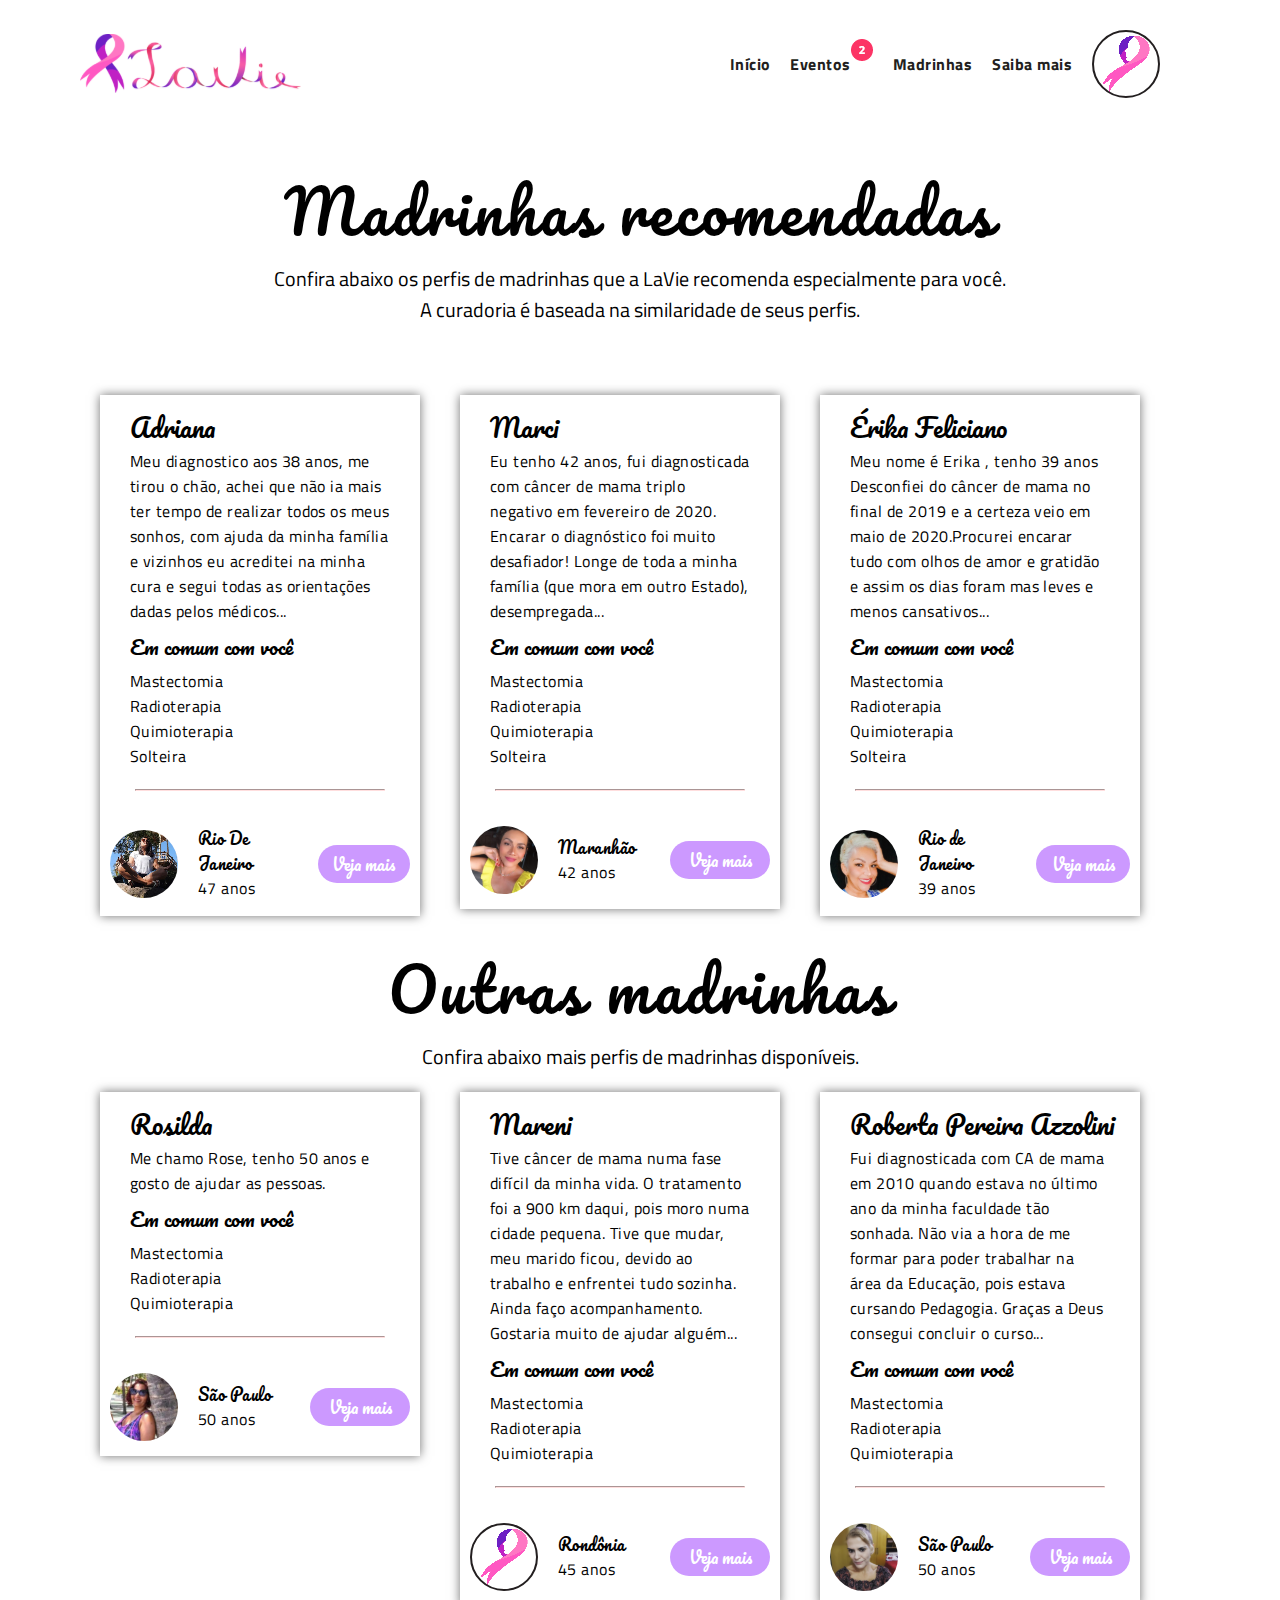
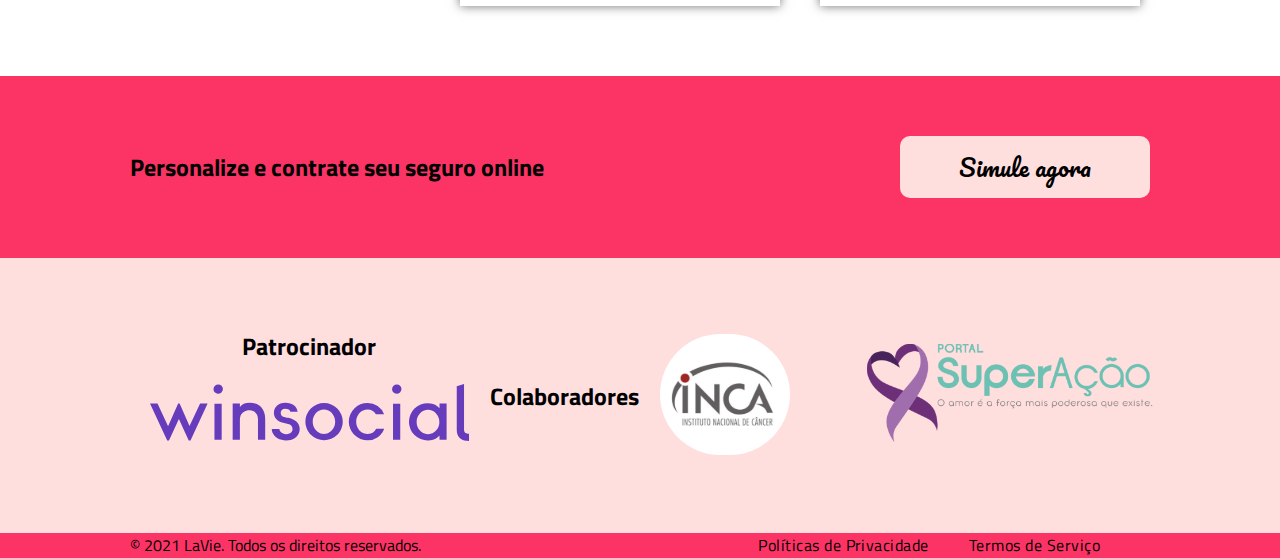
==== index.html @ 77e35fbf "Add files via upload" ====
<!DOCTYPE html>
<html lang="pt-br">
<head>
    <meta charset="UTF-8">
    <meta http-equiv="X-UA-Compatible" content="IE=edge">
    <meta name="viewport" content="width=device-width, initial-scale=1.0">
    <title>LaVie</title>
    <link rel="shortcut icon" href="img/laço_1.svg" type="image/x-icon">
    <link rel="stylesheet" href="style.css">
    <link rel="preconnect" href="https://fonts.gstatic.com">
    <link href="https://fonts.googleapis.com/css2?family=Pacifico&display=swap" rel="stylesheet">
    <link href="https://fonts.googleapis.com/css2?family=Titillium+Web:wght@700&display=swap" rel="stylesheet">
    <link href="https://fonts.googleapis.com/css2?family=Titillium+Web:wght@700&display=swap" rel="stylesheet">
    <link href="https://fonts.googleapis.com/css2?family=Titillium+Web:wght@300&display=swap" rel="stylesheet"> 
</head>
<body>
    <header id="header">
        <div>
            <a href="https://lavie0.github.io/LAVIE-WIN/"><img src="img/logo.svg" alt="Logo LiVie"></a>
        </div>
        <div id="lista-header">
            <ul>
                <a href="https://lavie0.github.io/LAVIE-WIN/"><li>Início</li></a>
                <a href="https://lavie0.github.io/LAVIE-WIN/#eventos"><li>Eventos <sub><img src="img/notificacao.png" alt="notificação"></sub> </li></a>
                <a href="https://lavie0.github.io/Lavie/#intro"><li>Madrinhas</li></a>
                <a href="https://lavie0.github.io/LAVIE-WIN/#saiba"><li>Saiba mais</li></a>
               <a href=""><li><img src="img/mareni.svg" alt="Usuário"></li></a>
            </ul>
        </div>
    </header>
    <section id="intro">
        <h1>Madrinhas recomendadas </h1>
        <p>Confira abaixo os perfis de madrinhas que a LaVie recomenda especialmente para você. <br>
            A curadoria é baseada na similaridade de seus perfis.</p>
    </section>
    <section class="cards">
        <div class="texto-card">
            <h2>Adriana</h2>
            <p>Meu diagnostico aos 38 anos, me tirou o chão, achei que não ia mais ter tempo
                de realizar todos os meus sonhos, com ajuda da minha família e vizinhos eu
                acreditei na minha cura e segui todas as orientações dadas pelos médicos... </p>
            <h3>Em comum com você</h3>
            <ul>
                <li>Mastectomia</li>
                <li>Radioterapia</li>
                <li>Quimioterapia</li>
                <li>Solteira</li>
                
            </ul>
            <hr>
            <div class="informacoes">
                <div class="info">
                    <img src="img/Adriana.svg" alt="Marinete">
                    <ul>
                        <li>Rio De Janeiro</li>
                        <li>47 anos</li>
                    </ul>
                </div>
                <a href="#">Veja mais</a>
            </div>
        </div>
        <div class="texto-card" >
            <h2>Marci</h2>
            <p>Eu tenho 42 anos, fui diagnosticada com câncer de mama triplo negativo em fevereiro de
                2020. Encarar o diagnóstico foi muito desafiador! Longe de toda a minha família
                (que mora em outro Estado), desempregada...</p>
            <h3>Em comum com você</h3>
            <ul>
                <li>Mastectomia</li>
                <li>Radioterapia</li>
                <li>Quimioterapia</li>
                <li>Solteira</li>
                
            </ul>
            <hr class="hrnosso">
            <div class="informacoes">
                <div class="info">
                    <img src="img/marci.svg" alt="Marinete">
                    <ul>
                        <li>Maranhão</li>
                        <li>42 anos</li>
                    </ul>
                </div>
                <a href="#">Veja mais</a>
            </div>
        </div>
        <div class="texto-card" >
            <h2>Érika Feliciano</h2>
            <p>Meu nome é Erika , tenho 39 anos Desconfiei do  câncer de mama no final de 2019
                e a certeza veio em maio de 2020.Procurei encarar tudo com olhos de amor e 
                gratidão e assim os dias foram mas leves e menos cansativos...
            </p>
            <h3>Em comum com você</h3>
            <ul>
                <li>Mastectomia</li>
                <li>Radioterapia</li>
                <li>Quimioterapia</li>
                <li>Solteira</li>
                
            </ul>
            <hr>
            <div class="informacoes">
                <div class="info">
                    <img src="img/erika.svg" alt="Marinete">
                    <ul>
                        <li>Rio de Janeiro</li>
                        <li>39 anos</li>
                    </ul>
                </div>
                <a href="#">Veja mais</a>
            </div>
        </div>  
    </section>
    <div class="outras">
        <h1>Outras madrinhas</h1>
        <p>Confira abaixo mais perfis de madrinhas disponíveis.</p>
    </div>
    <section class="cards">
        <div class="texto-card" >
            <h2>Rosilda</h2>
            <p>Me chamo Rose, tenho 50 anos e gosto de ajudar as pessoas. 
            </p>
            <h3>Em comum com você</h3>
            <ul>
                <li>Mastectomia</li>
                <li>Radioterapia</li>
                <li>Quimioterapia</li>
                
            </ul>
            <hr>
            <div class="informacoes">
                <div class="info">
                    <img src="img/rosilda.svg" alt="Marinete">
                    <ul>
                        <li>São Paulo</li>
                        <li>50 anos</li>
                    </ul>
                </div>
                <a href="#">Veja mais</a>
            </div>
        </div> 
       
        <div class="texto-card" >
            <h2>Mareni</h2>
            <p>Tive câncer de mama numa fase difícil da minha vida. O tratamento foi a 900 km daqui,
                pois moro numa cidade pequena. Tive que mudar, meu marido ficou, devido ao trabalho e
                enfrentei tudo sozinha. Ainda faço acompanhamento. Gostaria muito de ajudar alguém...
            </p>
            <h3>Em comum com você</h3>
            <ul>
                <li>Mastectomia</li>
                <li>Radioterapia</li>
                <li>Quimioterapia</li>
                
            </ul>
            <hr>
            <div class="informacoes">
                <div class="info">
                    <img src="img/mareni.svg" alt="Marinete">
                    <ul>
                        <li>Rondônia </li>
                        <li>45 anos</li>
                    </ul>
                </div>
                <a href="#">Veja mais</a>
            </div>
        </div>  
        
        <div class="texto-card" >
            <h2>Roberta Pereira Azzolini</h2>
            <p>Fui diagnosticada com CA de mama em 2010 quando estava no último ano da  minha
                faculdade tão sonhada. Não via a hora de me formar para poder trabalhar na área
                da Educação, pois estava cursando Pedagogia. Graças a Deus consegui concluir o curso... 
            </p>
            <h3>Em comum com você</h3>
            <ul>
                <li>Mastectomia</li>
                <li>Radioterapia</li>
                <li>Quimioterapia</li>
            </ul>
            <hr>
            <div class="informacoes">
                <div class="info">
                    <img src="img/roberta.svg" alt="Marinete">
                    <ul>
                        <li>São Paulo</li>
                        <li>50 anos</li>
                    </ul>
                </div>
                <a href="#">Veja mais</a>
            </div>
        </div>  
    </section>
        
    
   
    <div class="modal-overlay">
        <div class="modal">
            <div class="exit">
                <img src="img/Icon.svg" alt="Sair" onclick="sairModal()">
             </div>
            <div class="info modal-ul">
                <img src="img/Adriana.svg" alt="Marinete">
                <ul>
                    <li>Adriana</li>
                    <li>47 anos</li>
                </ul>
             </div>
             
             <div class="modal-info">
                 <p>Meu diagnostico aos 38 anos, me tirou o chão, achei que não ia mais ter tempo de realizar todos os meus sonhos, com ajuda da minha família e vizinhos eu acreditei na minha cura e segui todas as orientações dadas pelos médicos. Venci e fui curada, foi difícil mais eu superei e hoje posso te dizer que você também vai vencer e descobrir um mundo muito mais leve e dar continuidade em seus sonhos. </p>
                 <h3>Em comum com você</h3>
                 <ul>
                    <li>Mastectomia</li>
                    <li>Radioterapia</li>
                    <li>Quimioterapia</li>
                    <li>Solteira</li>
                    <li>Reconstrução mamária</li>
                 </ul>
             </div>
             <div class="btn">
                <a href="Marinete.html">Criar Laços </a>
                <img src="img/laço_1.svg" alt="Imagem laço">
             </div>
        </div>
    </div>
    <div class="modal-overlay">
        <div class="modal">
            <div class="exit">
                <img src="img/Icon.svg" alt="Sair" onclick="sairModal()">
             </div>
            <div class="info modal-ul">
                <img src="img/marci.svg" alt="Marinete">
                <ul>
                    <li>Marci</li>
                    <li>42 anos</li>
                </ul>
             </div>
             
             <div class="modal-info">
                 <p>Eu tenho 42 anos, fui diagnosticada com câncer de mama triplo negativo em fevereiro de 2020. Encarar o diagnóstico foi muito desafiador! Longe de toda a minha família (que mora em outro Estado), desempregada, com meu único filho em processo de depressão severa, abandonada pelo meu companheiro tão logo meus cabelos caíram...tinha tudo para dar errado, se não fosse por um detalhe, Deus já havia preparado a minha vitória! E aquilo que parecia ter vindo para o meu fim, foi um lindo recomeço!! Passei pela metamorfose!!! Virei uma linda borboleta azul, e no meu jardim, todo dia pousa uma borboleta com asas quebradas, e assim como Deus cuidou de mim, eu acolho e ensino umas a  cuidarem  das outras, numa forma constante de exercitarmos a gratidão!!!
                </p>
                 <h3>Em comum com você</h3>
                 <ul>
                    <li>Mastectomia</li>
                    <li>Radioterapia</li>
                    <li>Quimioterapia</li>
                    <li>Solteira</li>
                    <li>Reconstrução mamária</li>
                    
                 </ul>
             </div>
             <div class="btn">
                <a href="sofia.html">Criar Laços </a>
                <img src="img/laço_1.svg" alt="Imagem laço">
             </div>
        </div>
    </div>
    
    <div class="modal-overlay">
        <div class="modal">
            <div class="exit">
                <img src="img/Icon.svg" alt="Sair" onclick="sairModal()">
             </div>
            <div class="info modal-ul">
                <img src="img/erika.svg" alt="Marinete">
                <ul>
                    <li>Érika Feliciano</li>
                    <li>39 anos</li>
                </ul>
             </div>
             
             <div class="modal-info">
                 <p>Meu nome é Erika , tenho 39 anos Desconfiei do câncer de mama no final de 2019 e a certeza veio em maio de 2020. Procurei encarar tudo com olhos de amor e gratidão e assim os dias foram mas leves e menos cansativos . Usei toda minha fé em Deus e segui adiante ,certa que seria vencedora . Hoje faço hormonioterapia e ainda sinto alguns efeitos do tratamento mas nada que eu não consiga transformar em gratidão por estar viva . O câncer não foi meu amigo , mas foi um grande professor.
                </p>
                 <h3>Em comum com você</h3>
                 <ul>
                    <li>Mastectomia</li>
                    <li>Radioterapia</li>
                    <li>Quimioterapia</li>
                    <li>Solteira</li>
                    
                 </ul>
             </div>
             <div class="btn">
                <a href="erika.html">Criar Laços </a>
                <img src="img/laço_1.svg" alt="Imagem laço">
             </div>
        </div>
    </div>
    <div class="modal-overlay">
        <div class="modal">
            <div class="exit">
                <img src="img/Icon.svg" alt="Sair" onclick="sairModal()">
             </div>
            <div class="info modal-ul">
                <img src="img/rosilda.svg" alt="Marinete">
                <ul>
                    <li>Rosilda</li>
                    <li>50 anos</li>
                </ul>
             </div>
             
             <div class="modal-info">
                 <p>Me chamo Rose, tenho 50 anos e gosto de ajudar as pessoas. 
                </p>
                 <h3>Em comum com você</h3>
                 <ul>
                    <li>Mastectomia</li>
                    <li>Radioterapia</li>
                    <li>Quimioterapia</li>
                    
                 </ul>
             </div>
             <div class="btn">
                <a href="rosilda.html">Criar Laços </a>
                <img src="img/laço_1.svg" alt="Imagem laço">
             </div>
        </div>
    </div>
    <div class="modal-overlay">
        <div class="modal">
            <div class="exit">
                <img src="img/Icon.svg" alt="Sair" onclick="sairModal()">
             </div>
            <div class="info modal-ul">
                <img src="img/nomenovo.svg" alt="Marinete">
                <ul>
                    <li>Mareni</li>
                    <li>45 anos</li>
                </ul>
             </div>
             
             <div class="modal-info">
                 <p>Tive câncer de mama numa fase difícil da minha vida. O tratamento foi a 900 km daqui, pois moro numa cidade pequena. Tive que mudar, meu marido ficou, devido ao trabalho e enfrentei tudo sozinha. Ainda faço acompanhamento. Gostaria muito de ajudar alguém, se possível for.
                </p>
                 <h3>Em comum com você</h3>
                 <ul>
                    <li>Mastectomia</li>
                    <li>Radioterapia</li>
                    <li>Quimioterapia</li>
                    
                 </ul>
             </div>
             <div class="btn">
                <a href="mareni.html">Criar Laços </a>
                <img src="img/laço_1.svg" alt="Imagem laço">
             </div>
        </div>
    </div>
    
    <div class="modal-overlay">
        <div class="modal">
            <div class="exit">
                <img src="img/Icon.svg" alt="Sair" onclick="sairModal()">
             </div>
            <div class="info modal-ul">
                <img src="img/roberta.svg" alt="Marinete">
                <ul>
                    <li>Roberta Pereira Azzolini</li>
                    <li>50 anos</li>
                </ul>
             </div>
             
             <div class="modal-info">
                 <p>Fui diagnosticada com CA de mama em 2010 quando estava no último ano da minha faculdade tão sonhada. Não via a hora de me formar para poder trabalhar na área da Educação, pois estava cursando Pedagogia. Graças a Deus consegui concluir o curso, foi uma batalha em meio a cirurgia, quimioterapia. Eu passava muito mal com os efeitos da quimioterapia. Porém, venci. Enfim, a história é longa, mais eu venci graças a Deus! 🙏 
                </p>
                 <h3>Em comum com você</h3>
                 <ul>
                    <li>Mastectomia</li>
                    <li>Radioterapia</li>
                    <li>Quimioterapia</li>
                 </ul>
             </div>
             <div class="btn">
                <a href="roberta.html">Criar Laços </a>
                <img src="img/laço_1.svg" alt="Imagem laço">
             </div>
        </div>
    </div>
   
    <section id="cordefundo">
        <div id="contrate">
            <p>Personalize e contrate seu seguro online</p>
            <a href="http://bit.ly/vem-simular-agora">Simule agora</a> 
        </div>
    </section>
    <section id="container-footer">
        <div id="textos-footer">
            <p>Patrocinador</p>
            <a href="https://winsocial.com.br/para-voce/"><img src="img/winsocial.svg" alt="Winsocial" id="patrocinador"></a>
        </div>
        <div id="colaboradores">
            <p>Colaboradores</p>
        </div>
        <div id="img-footer">
            <a href="https://www.inca.gov.br/"><img src="img/image3.svg" alt="Inca"></a>
            <a href="https://www.portalsuperacao.org.br/"><img src="img/image4.svg" alt="Portal Super ação"></a>
        </div>
    </section> 
    <footer>
        <div id="footer">
            <p>© 2021 LaVie.  Todos os direitos reservados.</p>
        <ul>
            <li>Políticas de Privacidade</li>
            <li>Termos de Serviço</li>
        </ul>
        </div>
    </footer>
    <script src="script.js"></script>
</body>

</html>
---- style.css ----
html,
body,
p,
ol,
ul,
li,
dl,
dt,
dd,
blockquote,
figure,
fieldset,
legend,
textarea,
pre,
iframe,
hr,
h1,
h2,
h3,
h4,
h5,
h6 {
  margin: 0;
  padding: 0;
}
a {
  text-decoration: none;
}
body {
  font-size: 10px;
}

h1,
h2,
h3,
h4,
h5,
h6 {
  font-size: 100%;
  font-weight: normal;
}

ul {
  list-style: none;
}

button,
input,
select {
  margin: 0;
}

html {
  box-sizing: border-box;
}

*,
*::before,
*::after {
  box-sizing: inherit;
}

img,
video {
  height: auto;
  max-width: 100%;
}

iframe {
  border: 0;
}

table {
  border-collapse: collapse;
  border-spacing: 0;
}

td,
th {
  padding: 0;
}
/** HEADER ======================= **/

#header {
  max-width: 1120px;
  margin: 0 auto;
  display: flex;
  justify-content: space-between;
  align-items: center;
  margin-top: 20px;
}
#lista-header ul {
  display: flex;
  align-items: center;
}
#lista-header ul li {
  color: #231f20;
  display: flex;
  align-items: center;
  padding: 10px;
  font-family: titillium Web;
  font-size: 1em;
  font-weight: bold;
}
#lista-header a:nth-child(1):hover::after {
  content: "";
  display: block;
  margin-left: 15px;
  width: 80%;
  height: 3px;
  background: #cc99ff;
}
#lista-header a:nth-child(2):hover::after {
  content: "";
  display: block;
  margin-left: 12px;
  width: 80%;
  height: 3px;
  background: #cc99ff;
}
sub {
  margin-bottom: 20px;
}
#lista-header a:nth-child(3):hover::after {
  content: "";
  display: block;
  margin-left: 12px;
  width: 80%;
  height: 3px;
  background: #cc99ff;
}
#lista-header a:nth-child(4):hover::after {
  content: "";
  display: block;
  margin-left: 12px;
  width: 80%;
  height: 3px;
  background: #cc99ff;
}
/** intro =================== **/
#intro {
  margin: 50px 0;
  text-align: center;
}
#intro h1 {
  font-size: 6em;
  font-family: Pacifico;
  letter-spacing: 3px;
}
#intro p {
  font-family: titillium Web;
  font-size: 2em;
  font-weight: 400;
}
/** Card ================= **/
.cards {
  max-width: 1120px;
  display: flex;
  flex-wrap: wrap;
  margin: 0 auto;
  align-items: flex-start;
}
.outras h1 {
  font-size: 6em;
  font-family: Pacifico;
  letter-spacing: 3px;
  text-align: center;
}
.outras p {
  font-family: titillium Web;
  font-size: 2em;
  font-weight: 400;
  text-align: center;
}
@media (max-width: 920px) {
  .cards {
    flex-wrap: wrap;
  }
}
.texto-card hr {
  margin: 20px auto;
  border-color: #ffdede;
}
.texto-card {
  width: 320px;
  margin: 20px 20px;
  box-shadow: 0 0 1em #707070;
}
@media (max-width: 920px) {
  .texto-card {
    margin: 20px;
  }
}
.texto-card p,
ul {
  font-size: 1.6em;
  font-family: titillium Web;
  line-height: 25px;
  margin: 0 30px;
  letter-spacing: 0.03em;
}
.texto-card h2 {
  margin-top: 10px;
  font-size: 2.5em;
  font-family: Pacifico;
  margin-left: 30px;
}
.texto-card h3 {
  font-size: 2em;
  margin: 5px 0;
  font-family: Pacifico;
  margin-left: 30px;
}
.texto-card hr {
  width: 250px;
}
.info {
  display: flex;
  align-items: center;
  margin: 15px 0 15px 10px;
}
.info ul {
  margin-left: 20px;
}
.informacoes a {
  font-family: Pacifico;
  font-size: 1.6em;
  max-width: 150px;
  background: #cc99ff;
  color: #fff;
  border-radius: 25px;
  padding: 5px 7px;
  margin-right: 10px;
  width: 100px;
  text-align: center;
}
.informacoes li:first-child {
  font-family: Pacifico;
  max-width: 200px;
  font-size: 1em;
}
.informacoes a:hover {
  background: #6d0dcc;
}
.informacoes {
  display: flex;
  justify-content: space-between;
  align-items: center;
}

/* MODAL =================== */
.modal-overlay,
.modal-overlay1,
.modal-overlay2 {
  width: 100%;
  height: 100%;
  background-color: rgba(178, 98, 178, 50%);
  position: fixed;
  top: 0;
  display: flex;
  align-items: center;
  justify-content: center;
  opacity: 0;
  visibility: hidden;
  font-family: titillium Web;
}
.modal-overlay.ativo,
.modal-overlay1.ativo,
.modal-overlay2.ativo {
  visibility: visible;
  opacity: 1;
}
.modal {
  background: #fff;
  padding: 2.4rem;
}
.modal-info h2 {
  font-size: 1.5rem;
  font-family: Pacifico;
}
.modal-info h3 {
  font-size: 1.3rem;
  font-family: Pacifico;
}
.modal-ul {
  display: flex;
  align-items: center;
  margin-bottom: 10px;
}
.modal-ul li:nth-child(1) {
  font-family: pacifico;
  font-size: 1.5em;
}
.modal-info li {
  margin-left: -30px;
}
.modal-info p {
  max-width: 450px;
  font-size: 1rem;
}
.btn {
  margin-top: 20px;
  text-align: center;
}
.btn {
  margin: 0 auto;
  font-family: Pacifico;
  font-size: 2em;
  max-width: 180px;
  background: #cc99ff;
  border-radius: 25px;
  padding: 10px 10px;
  display: flex;
}
.btn img {
  margin-left: 7px;
}
.btn a {
  margin-left: 9px;
  color: #fff;
}
.btn:hover {
  background: #6d0dcc;
}
.exit {
  text-align: right;
}
.exit img {
  cursor: pointer;
}
@media (max-width: 920px) {
  #intro h1 {
    font-family: "Pacifico", cursive;
  }
  .texto-card h2,
  .texto-card h3 {
    font-family: "Pacifico", cursive;
  }
}
#imagens p {
  font-size: 1.8em;
}
#cordefundo {
  background-color: #fc3465;
  padding: 20px;
  margin-top: 50px;
}
#contrate {
  max-width: 1020px;
  display: flex;
  margin: 40px auto 40px auto;
  justify-content: space-between;
  align-items: center;
}
#contrate p {
  font-family: Titillium Web;
  font-size: 1.5rem;
  font-weight: bold;
}
#contrate a {
  width: 250px;
  background-color: #ffdede;
  font-family: Pacifico;
  font-size: 1.5rem;
  padding: 10px;
  border-radius: 10px;
  text-align: center;
  color: black;
}
#container-footer {
  display: flex;
  justify-content: space-between;
  align-items: center;
  background-color: #ffdede;
  padding: 50px;
}

#textos-footer {
  display: flex;
  flex-direction: column;
  justify-content: center;
  margin-bottom: 40px;
  margin-left: 100px;
}
#textos-footer img {
  max-width: 400px;
}
#colaboradores {
  margin-top: -150px;
}
#colaboradores p {
  font-family: Titillium Web;
  font-weight: bold;
  font-size: 1.5rem;
  margin-top: 150px;
}

#textos-footer p {
  font-family: Titillium Web;
  font-weight: bold;
  font-size: 1.5rem;
  text-align: center;
  margin: 20px 0;
}
#img-footer {
  display: flex;
}

#img-footer img:last-child {
  margin-right: 70px;
}
@media (max-width: 720px) {
  #img-footer {
    text-align: center;
  }
  #img-footer img {
    margin: 20px 0;
  }
  #colaboradores {
    margin-top: 0px;
    text-align: center;
    margin: 0 auto;
  }
  #img-footer img:last-child {
    margin-left: 0px;
  }
  #img-footer img:first-child {
    margin-right: 0px;
  }

  #container-footer {
    flex-wrap: wrap;
  }
  #img-footer {
    flex-wrap: wrap;
    margin: 0 auto;
    display: block;
  }
  #textos-footer {
    margin-left: 0px;
    margin: 0 auto;
  }
  #colaboradores p {
    margin-top: 30px;
  }
}
footer {
  background-color: #fc3465;
}
#footer {
  max-width: 1020px;
  display: flex;
  justify-content: space-between;
  margin: 0 auto;
  flex-wrap: wrap;
}
#footer p {
  font-family: Titillium Web;
  font-size: 1rem;
}
#footer ul {
  display: flex;
}
#footer ul li {
  margin: 0 20px;
  font-family: Titillium Web;
  font-size: 1rem;
}
@media (max-width: 720px) {
  #footer {
    justify-content: center;
  }
}
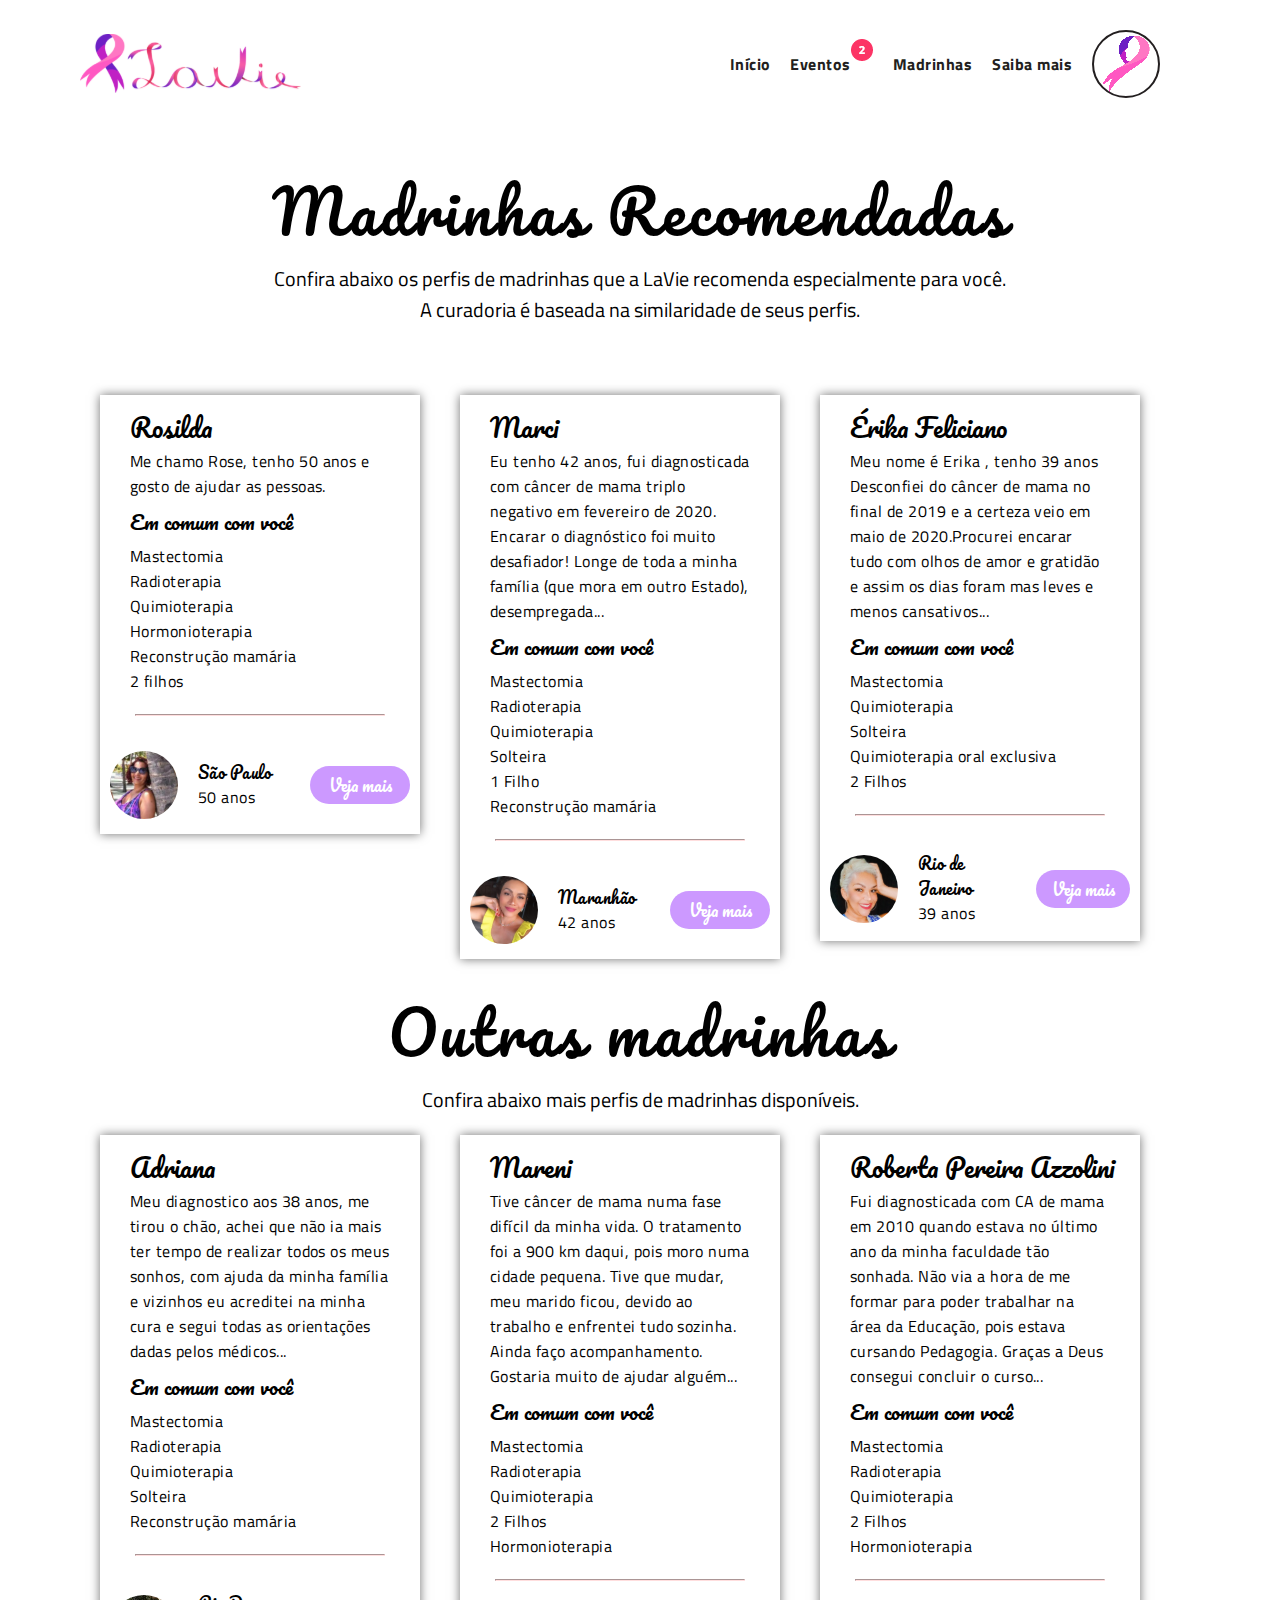
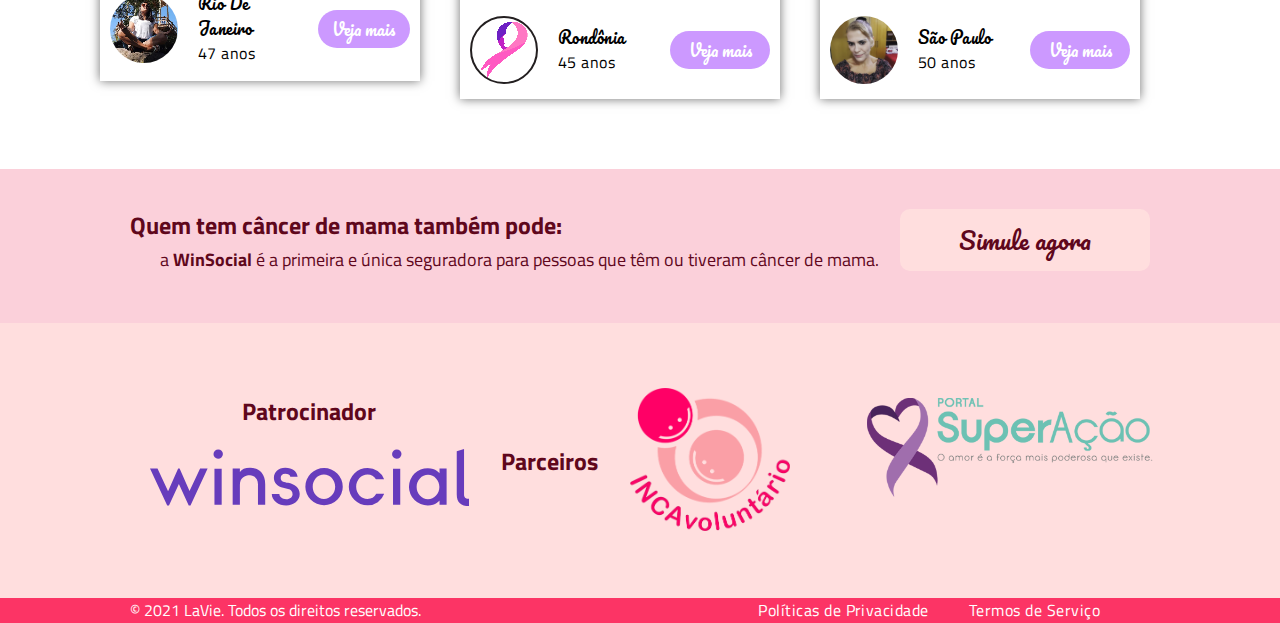
==== commit 50db716a: "Add files via upload" ====
--- a/index.html
+++ b/index.html
@@ -24,15 +24,101 @@
                 <a href="https://lavie0.github.io/LAVIE-WIN/#eventos"><li>Eventos <sub><img src="img/notificacao.png" alt="notificação"></sub> </li></a>
                 <a href="https://lavie0.github.io/Lavie/#intro"><li>Madrinhas</li></a>
                 <a href="https://lavie0.github.io/LAVIE-WIN/#saiba"><li>Saiba mais</li></a>
-               <a href=""><li><img src="img/mareni.svg" alt="Usuário"></li></a>
+               <a href=""><li><img src="img/anonimo.svg" alt="Usuário"></li></a>
             </ul>
         </div>
     </header>
     <section id="intro">
-        <h1>Madrinhas recomendadas </h1>
+        <h1>Madrinhas Recomendadas</h1>
         <p>Confira abaixo os perfis de madrinhas que a LaVie recomenda especialmente para você. <br>
             A curadoria é baseada na similaridade de seus perfis.</p>
     </section>
+    <section class="cards">
+        <div class="texto-card" >
+            <h2>Rosilda</h2>
+            <p>Me chamo Rose, tenho 50 anos e gosto de ajudar as pessoas. 
+            </p>
+            <h3>Em comum com você</h3>
+            <ul>
+                <li>Mastectomia</li>
+                <li>Radioterapia</li>
+                <li>Quimioterapia</li>
+                <li>Hormonioterapia</li>
+                <li>Reconstrução mamária</li>
+                <li>2 filhos</li>
+                
+            </ul>
+            <hr>
+            <div class="informacoes">
+                <div class="info">
+                    <img src="img/rosilda.svg" alt="Marinete">
+                    <ul>
+                        <li>São Paulo</li>
+                        <li>50 anos</li>
+                    </ul>
+                </div>
+                <a href="#">Veja mais</a>
+            </div>
+        </div> 
+        <div class="texto-card" >
+            <h2>Marci</h2>
+            <p>Eu tenho 42 anos, fui diagnosticada com câncer de mama triplo negativo em fevereiro de
+                2020. Encarar o diagnóstico foi muito desafiador! Longe de toda a minha família
+                (que mora em outro Estado), desempregada...</p>
+            <h3>Em comum com você</h3>
+            <ul>
+                <li>Mastectomia</li>
+                <li>Radioterapia</li>
+                <li>Quimioterapia</li>
+                <li>Solteira</li>
+                <li>1 Filho</li>
+                <li>Reconstrução mamária</li>
+                
+            </ul>
+            <hr class="hrnosso">
+            <div class="informacoes">
+                <div class="info">
+                    <img src="img/marci.svg" alt="Marinete">
+                    <ul>
+                        <li>Maranhão</li>
+                        <li>42 anos</li>
+                    </ul>
+                </div>
+                <a href="#">Veja mais</a>
+            </div>
+        </div>
+        <div class="texto-card" >
+            <h2>Érika Feliciano</h2>
+            <p>Meu nome é Erika , tenho 39 anos Desconfiei do  câncer de mama no final de 2019
+                e a certeza veio em maio de 2020.Procurei encarar tudo com olhos de amor e 
+                gratidão e assim os dias foram mas leves e menos cansativos...
+            </p>
+            <h3>Em comum com você</h3>
+            <ul>
+                <li>Mastectomia</li>
+                <li>Quimioterapia</li>
+                <li>Solteira</li>
+                <li>Quimioterapia oral exclusiva</li>
+                <li>2 Filhos</li>
+                
+            </ul>
+            <hr>
+            <div class="informacoes">
+                <div class="info">
+                    <img src="img/erika.svg" alt="Marinete">
+                    <ul>
+                        <li>Rio de Janeiro</li>
+                        <li>39 anos</li>
+                    </ul>
+                </div>
+                <a href="#">Veja mais</a>
+            </div>
+        </div>  
+    </section>
+    <div class="outras">
+        <h1>Outras madrinhas</h1>
+        <p>Confira abaixo mais perfis de madrinhas disponíveis.</p>
+    </div>
     <section class="cards">
         <div class="texto-card">
             <h2>Adriana</h2>
@@ -45,7 +131,7 @@
                 <li>Radioterapia</li>
                 <li>Quimioterapia</li>
                 <li>Solteira</li>
-                
+                <li>Reconstrução mamária</li>
             </ul>
             <hr>
             <div class="informacoes">
@@ -59,86 +145,6 @@
                 <a href="#">Veja mais</a>
             </div>
         </div>
-        <div class="texto-card" >
-            <h2>Marci</h2>
-            <p>Eu tenho 42 anos, fui diagnosticada com câncer de mama triplo negativo em fevereiro de
-                2020. Encarar o diagnóstico foi muito desafiador! Longe de toda a minha família
-                (que mora em outro Estado), desempregada...</p>
-            <h3>Em comum com você</h3>
-            <ul>
-                <li>Mastectomia</li>
-                <li>Radioterapia</li>
-                <li>Quimioterapia</li>
-                <li>Solteira</li>
-                
-            </ul>
-            <hr class="hrnosso">
-            <div class="informacoes">
-                <div class="info">
-                    <img src="img/marci.svg" alt="Marinete">
-                    <ul>
-                        <li>Maranhão</li>
-                        <li>42 anos</li>
-                    </ul>
-                </div>
-                <a href="#">Veja mais</a>
-            </div>
-        </div>
-        <div class="texto-card" >
-            <h2>Érika Feliciano</h2>
-            <p>Meu nome é Erika , tenho 39 anos Desconfiei do  câncer de mama no final de 2019
-                e a certeza veio em maio de 2020.Procurei encarar tudo com olhos de amor e 
-                gratidão e assim os dias foram mas leves e menos cansativos...
-            </p>
-            <h3>Em comum com você</h3>
-            <ul>
-                <li>Mastectomia</li>
-                <li>Radioterapia</li>
-                <li>Quimioterapia</li>
-                <li>Solteira</li>
-                
-            </ul>
-            <hr>
-            <div class="informacoes">
-                <div class="info">
-                    <img src="img/erika.svg" alt="Marinete">
-                    <ul>
-                        <li>Rio de Janeiro</li>
-                        <li>39 anos</li>
-                    </ul>
-                </div>
-                <a href="#">Veja mais</a>
-            </div>
-        </div>  
-    </section>
-    <div class="outras">
-        <h1>Outras madrinhas</h1>
-        <p>Confira abaixo mais perfis de madrinhas disponíveis.</p>
-    </div>
-    <section class="cards">
-        <div class="texto-card" >
-            <h2>Rosilda</h2>
-            <p>Me chamo Rose, tenho 50 anos e gosto de ajudar as pessoas. 
-            </p>
-            <h3>Em comum com você</h3>
-            <ul>
-                <li>Mastectomia</li>
-                <li>Radioterapia</li>
-                <li>Quimioterapia</li>
-                
-            </ul>
-            <hr>
-            <div class="informacoes">
-                <div class="info">
-                    <img src="img/rosilda.svg" alt="Marinete">
-                    <ul>
-                        <li>São Paulo</li>
-                        <li>50 anos</li>
-                    </ul>
-                </div>
-                <a href="#">Veja mais</a>
-            </div>
-        </div> 
        
         <div class="texto-card" >
             <h2>Mareni</h2>
@@ -151,6 +157,8 @@
                 <li>Mastectomia</li>
                 <li>Radioterapia</li>
                 <li>Quimioterapia</li>
+                <li>2 Filhos</li>
+                <li>Hormonioterapia</li>
                 
             </ul>
             <hr>
@@ -177,6 +185,8 @@
                 <li>Mastectomia</li>
                 <li>Radioterapia</li>
                 <li>Quimioterapia</li>
+                <li>2 Filhos</li>
+                <li>Hormonioterapia</li>
             </ul>
             <hr>
             <div class="informacoes">
@@ -191,9 +201,104 @@
             </div>
         </div>  
     </section>
-        
+    <div class="modal-overlay">
+        <div class="modal">
+            <div class="exit">
+                <img src="img/Icon.svg" alt="Sair" onclick="sairModal()">
+             </div>
+            <div class="info modal-ul">
+                <img src="img/rosilda.svg" alt="Marinete">
+                <ul>
+                    <li>Rosilda</li>
+                    <li>50 anos</li>
+                </ul>
+             </div>
+             
+             <div class="modal-info">
+                 <p>Me chamo Rose, tenho 50 anos e gosto de ajudar as pessoas. 
+                </p>
+                 <h3>Em comum com você</h3>
+                 <ul>
+                    <li>Mastectomia</li>
+                    <li>Radioterapia</li>
+                    <li>Quimioterapia</li>
+                    <li>Hormonioterapia</li>
+                    <li>Reconstrução mamária</li>
+                    <li>2 filhos</li>
+                    
+                 </ul>
+             </div>
+             <div class="btn">
+                <a href="rosilda.html">Criar Laços </a>
+                <img src="img/laço_1.svg" alt="Imagem laço">
+             </div>
+        </div>
+    </div>
+    <div class="modal-overlay">
+        <div class="modal">
+            <div class="exit">
+                <img src="img/Icon.svg" alt="Sair" onclick="sairModal()">
+             </div>
+            <div class="info modal-ul">
+                <img src="img/marci.svg" alt="Marinete">
+                <ul>
+                    <li>Marci</li>
+                    <li>42 anos</li>
+                </ul>
+             </div>
+             
+             <div class="modal-info">
+                 <p>Eu tenho 42 anos, fui diagnosticada com câncer de mama triplo negativo em fevereiro de 2020. Encarar o diagnóstico foi muito desafiador! Longe de toda a minha família (que mora em outro Estado), desempregada, com meu único filho em processo de depressão severa, abandonada pelo meu companheiro tão logo meus cabelos caíram...tinha tudo para dar errado, se não fosse por um detalhe, Deus já havia preparado a minha vitória! E aquilo que parecia ter vindo para o meu fim, foi um lindo recomeço!! Passei pela metamorfose!!! Virei uma linda borboleta azul, e no meu jardim, todo dia pousa uma borboleta com asas quebradas, e assim como Deus cuidou de mim, eu acolho e ensino umas a  cuidarem  das outras, numa forma constante de exercitarmos a gratidão!!!
+                </p>
+                 <h3>Em comum com você</h3>
+                 <ul>
+                    <li>Mastectomia</li>
+                    <li>Radioterapia</li>
+                    <li>Quimioterapia</li>
+                    <li>Solteira</li>
+                    <li>1 Filho</li>
+                    <li>Reconstrução mamária</li>
+                    
+                 </ul>
+             </div>
+             <div class="btn">
+                <a href="sofia.html">Criar Laços </a>
+                <img src="img/laço_1.svg" alt="Imagem laço">
+             </div>
+        </div>
+    </div>
     
-   
+    <div class="modal-overlay">
+        <div class="modal">
+            <div class="exit">
+                <img src="img/Icon.svg" alt="Sair" onclick="sairModal()">
+             </div>
+            <div class="info modal-ul">
+                <img src="img/erika.svg" alt="Marinete">
+                <ul>
+                    <li>Érika Feliciano</li>
+                    <li>39 anos</li>
+                </ul>
+             </div>
+             
+             <div class="modal-info">
+                 <p>Meu nome é Erika , tenho 39 anos Desconfiei do câncer de mama no final de 2019 e a certeza veio em maio de 2020. Procurei encarar tudo com olhos de amor e gratidão e assim os dias foram mas leves e menos cansativos . Usei toda minha fé em Deus e segui adiante ,certa que seria vencedora . Hoje faço hormonioterapia e ainda sinto alguns efeitos do tratamento mas nada que eu não consiga transformar em gratidão por estar viva . O câncer não foi meu amigo , mas foi um grande professor.
+                </p>
+                 <h3>Em comum com você</h3>
+                 <ul>
+                    <li>Mastectomia</li>
+                    <li>Quimioterapia</li>
+                    <li>Solteira</li>
+                    <li>Quimioterapia oral exclusiva</li>
+                    <li>2 Filhos</li>  
+                 </ul>
+             </div>
+             <div class="btn">
+                <a href="erika.html">Criar Laços </a>
+                <img src="img/laço_1.svg" alt="Imagem laço">
+             </div>
+        </div>
+    </div>
     <div class="modal-overlay">
         <div class="modal">
             <div class="exit">
@@ -224,100 +329,7 @@
              </div>
         </div>
     </div>
-    <div class="modal-overlay">
-        <div class="modal">
-            <div class="exit">
-                <img src="img/Icon.svg" alt="Sair" onclick="sairModal()">
-             </div>
-            <div class="info modal-ul">
-                <img src="img/marci.svg" alt="Marinete">
-                <ul>
-                    <li>Marci</li>
-                    <li>42 anos</li>
-                </ul>
-             </div>
-             
-             <div class="modal-info">
-                 <p>Eu tenho 42 anos, fui diagnosticada com câncer de mama triplo negativo em fevereiro de 2020. Encarar o diagnóstico foi muito desafiador! Longe de toda a minha família (que mora em outro Estado), desempregada, com meu único filho em processo de depressão severa, abandonada pelo meu companheiro tão logo meus cabelos caíram...tinha tudo para dar errado, se não fosse por um detalhe, Deus já havia preparado a minha vitória! E aquilo que parecia ter vindo para o meu fim, foi um lindo recomeço!! Passei pela metamorfose!!! Virei uma linda borboleta azul, e no meu jardim, todo dia pousa uma borboleta com asas quebradas, e assim como Deus cuidou de mim, eu acolho e ensino umas a  cuidarem  das outras, numa forma constante de exercitarmos a gratidão!!!
-                </p>
-                 <h3>Em comum com você</h3>
-                 <ul>
-                    <li>Mastectomia</li>
-                    <li>Radioterapia</li>
-                    <li>Quimioterapia</li>
-                    <li>Solteira</li>
-                    <li>Reconstrução mamária</li>
-                    
-                 </ul>
-             </div>
-             <div class="btn">
-                <a href="sofia.html">Criar Laços </a>
-                <img src="img/laço_1.svg" alt="Imagem laço">
-             </div>
-        </div>
-    </div>
     
-    <div class="modal-overlay">
-        <div class="modal">
-            <div class="exit">
-                <img src="img/Icon.svg" alt="Sair" onclick="sairModal()">
-             </div>
-            <div class="info modal-ul">
-                <img src="img/erika.svg" alt="Marinete">
-                <ul>
-                    <li>Érika Feliciano</li>
-                    <li>39 anos</li>
-                </ul>
-             </div>
-             
-             <div class="modal-info">
-                 <p>Meu nome é Erika , tenho 39 anos Desconfiei do câncer de mama no final de 2019 e a certeza veio em maio de 2020. Procurei encarar tudo com olhos de amor e gratidão e assim os dias foram mas leves e menos cansativos . Usei toda minha fé em Deus e segui adiante ,certa que seria vencedora . Hoje faço hormonioterapia e ainda sinto alguns efeitos do tratamento mas nada que eu não consiga transformar em gratidão por estar viva . O câncer não foi meu amigo , mas foi um grande professor.
-                </p>
-                 <h3>Em comum com você</h3>
-                 <ul>
-                    <li>Mastectomia</li>
-                    <li>Radioterapia</li>
-                    <li>Quimioterapia</li>
-                    <li>Solteira</li>
-                    
-                 </ul>
-             </div>
-             <div class="btn">
-                <a href="erika.html">Criar Laços </a>
-                <img src="img/laço_1.svg" alt="Imagem laço">
-             </div>
-        </div>
-    </div>
-    <div class="modal-overlay">
-        <div class="modal">
-            <div class="exit">
-                <img src="img/Icon.svg" alt="Sair" onclick="sairModal()">
-             </div>
-            <div class="info modal-ul">
-                <img src="img/rosilda.svg" alt="Marinete">
-                <ul>
-                    <li>Rosilda</li>
-                    <li>50 anos</li>
-                </ul>
-             </div>
-             
-             <div class="modal-info">
-                 <p>Me chamo Rose, tenho 50 anos e gosto de ajudar as pessoas. 
-                </p>
-                 <h3>Em comum com você</h3>
-                 <ul>
-                    <li>Mastectomia</li>
-                    <li>Radioterapia</li>
-                    <li>Quimioterapia</li>
-                    
-                 </ul>
-             </div>
-             <div class="btn">
-                <a href="rosilda.html">Criar Laços </a>
-                <img src="img/laço_1.svg" alt="Imagem laço">
-             </div>
-        </div>
-    </div>
     <div class="modal-overlay">
         <div class="modal">
             <div class="exit">
@@ -339,7 +351,8 @@
                     <li>Mastectomia</li>
                     <li>Radioterapia</li>
                     <li>Quimioterapia</li>
-                    
+                    <li>2 Filhos</li>
+                    <li>Hormonioterapia</li>
                  </ul>
              </div>
              <div class="btn">
@@ -370,6 +383,8 @@
                     <li>Mastectomia</li>
                     <li>Radioterapia</li>
                     <li>Quimioterapia</li>
+                    <li>2 Filhos</li>
+                    <li>Hormonioterapia</li>
                  </ul>
              </div>
              <div class="btn">
@@ -381,9 +396,11 @@
    
     <section id="cordefundo">
         <div id="contrate">
-            <p>Personalize e contrate seu seguro online</p>
-            <a href="http://bit.ly/vem-simular-agora">Simule agora</a> 
-        </div>
+            <p>Quem tem câncer de mama também pode:
+            </p>
+            <a href="http://bit.ly/vem-simular-agora" id="simule">Simule agora</a> 
+        </div>
+        <p id="win">a <span id="winsocial">WinSocial</span> é a primeira e única seguradora para pessoas que têm ou tiveram câncer de mama.</p>
     </section>
     <section id="container-footer">
         <div id="textos-footer">
@@ -391,7 +408,7 @@
             <a href="https://winsocial.com.br/para-voce/"><img src="img/winsocial.svg" alt="Winsocial" id="patrocinador"></a>
         </div>
         <div id="colaboradores">
-            <p>Colaboradores</p>
+            <p>Parceiros</p>
         </div>
         <div id="img-footer">
             <a href="https://www.inca.gov.br/"><img src="img/image3.svg" alt="Inca"></a>
--- a/style.css
+++ b/style.css
@@ -106,7 +106,7 @@
 #lista-header a:nth-child(1):hover::after {
   content: "";
   display: block;
-  margin-left: 15px;
+  margin-left: 8px;
   width: 80%;
   height: 3px;
   background: #cc99ff;
@@ -115,12 +115,10 @@
   content: "";
   display: block;
   margin-left: 12px;
-  width: 80%;
+  width: 67px;
   height: 3px;
+  margin-top: -15px;
   background: #cc99ff;
-}
-sub {
-  margin-bottom: 20px;
 }
 #lista-header a:nth-child(3):hover::after {
   content: "";
@@ -152,6 +150,9 @@
   font-family: titillium Web;
   font-size: 2em;
   font-weight: 400;
+}
+sub {
+  margin-bottom: 20px;
 }
 /** Card ================= **/
 .cards {
@@ -342,14 +343,14 @@
   font-size: 1.8em;
 }
 #cordefundo {
-  background-color: #fc3465;
+  background-color: #fbd0da;
   padding: 20px;
   margin-top: 50px;
 }
 #contrate {
   max-width: 1020px;
   display: flex;
-  margin: 40px auto 40px auto;
+  margin: 0px auto 0px auto;
   justify-content: space-between;
   align-items: center;
 }
@@ -357,6 +358,19 @@
   font-family: Titillium Web;
   font-size: 1.5rem;
   font-weight: bold;
+  color: #5f071c;
+  margin-top: -10px;
+}
+#win {
+  margin-left: 140px;
+  font-family: Titillium Web;
+  font-size: 1.1rem;
+  margin-top: -25px;
+  color: #5f071c;
+  margin-bottom: 30px;
+}
+#winsocial {
+  font-weight: bold;
 }
 #contrate a {
   width: 250px;
@@ -366,7 +380,12 @@
   padding: 10px;
   border-radius: 10px;
   text-align: center;
-  color: black;
+  color: #5f071c;
+  margin-top: 20px;
+}
+#contrate a:hover {
+  background-color: #fc3465;
+  color: white;
 }
 #container-footer {
   display: flex;
@@ -382,6 +401,7 @@
   justify-content: center;
   margin-bottom: 40px;
   margin-left: 100px;
+  color: #5f071c;
 }
 #textos-footer img {
   max-width: 400px;
@@ -394,6 +414,7 @@
   font-weight: bold;
   font-size: 1.5rem;
   margin-top: 150px;
+  color: #5f071c;
 }
 
 #textos-footer p {
@@ -402,6 +423,7 @@
   font-size: 1.5rem;
   text-align: center;
   margin: 20px 0;
+  color: #5f071c;
 }
 #img-footer {
   display: flex;
@@ -444,6 +466,15 @@
   #colaboradores p {
     margin-top: 30px;
   }
+  #contrate {
+    flex-wrap: wrap;
+    justify-content: space-around;
+  }
+  #win {
+    margin-top: 20px;
+    text-align: center;
+    margin-left: 0;
+  }
 }
 footer {
   background-color: #fc3465;
@@ -458,6 +489,7 @@
 #footer p {
   font-family: Titillium Web;
   font-size: 1rem;
+  color: white;
 }
 #footer ul {
   display: flex;
@@ -466,6 +498,7 @@
   margin: 0 20px;
   font-family: Titillium Web;
   font-size: 1rem;
+  color: white;
 }
 @media (max-width: 720px) {
   #footer {
